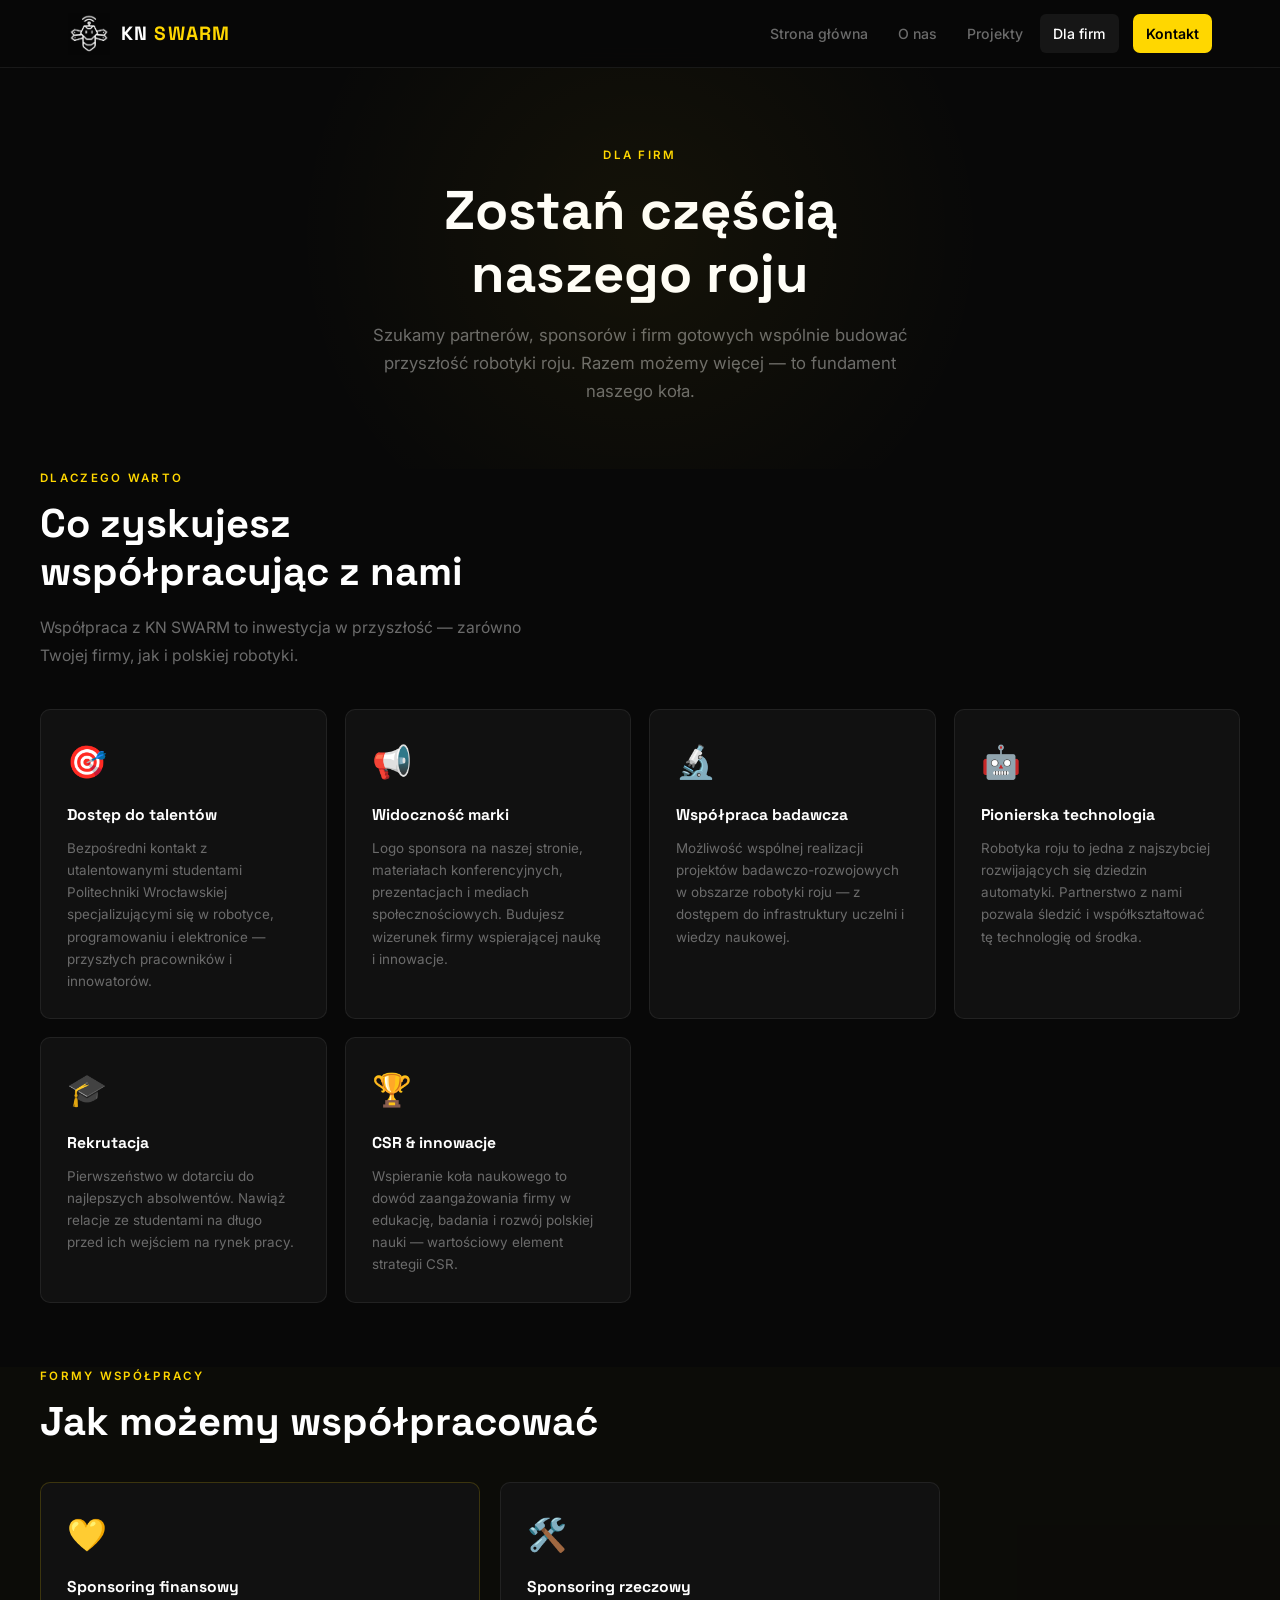
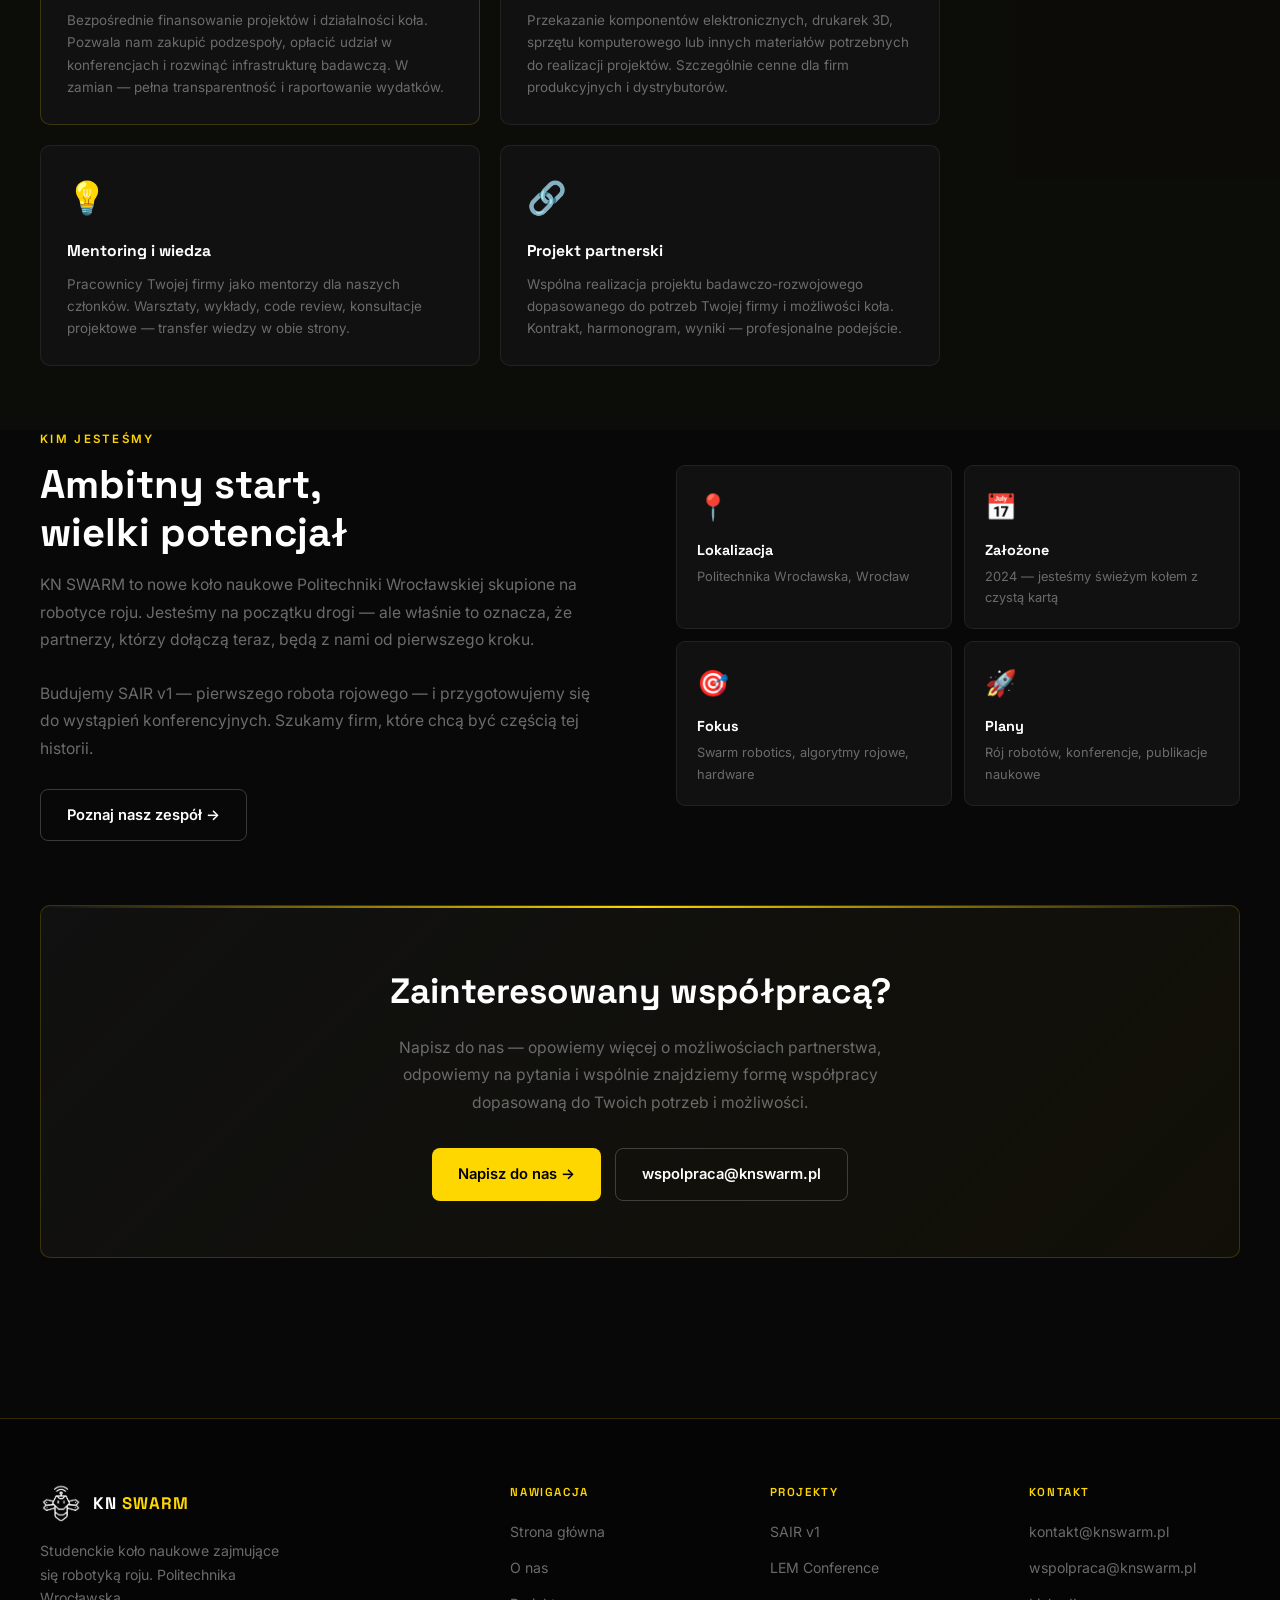
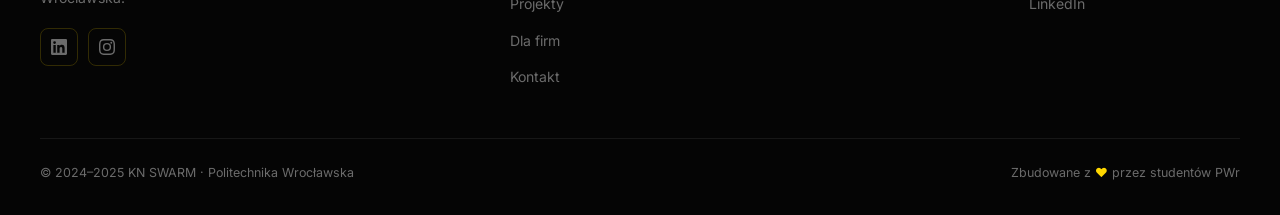
==== dla-firm.html @ aa3ed5fe "Initial commit" ====
﻿<!DOCTYPE html>
<html lang="pl">
<head>
  <meta charset="UTF-8">
  <meta name="viewport" content="width=device-width, initial-scale=1.0">
  <title>Dla firm — KN SWARM</title>
  <meta name="description" content="Współpraca i sponsoring KN SWARM. Szukamy partnerów do wspólnych projektów z robotyki roju.">
  <link rel="preconnect" href="https://fonts.googleapis.com">
  <link rel="preconnect" href="https://fonts.gstatic.com" crossorigin>
  <link href="https://fonts.googleapis.com/css2?family=Space+Grotesk:wght@300;400;500;600;700&family=Inter:wght@300;400;500;600&display=swap" rel="stylesheet">
  <link rel="stylesheet" href="css/style.css">
</head>
<body>

  <header>
    <div class="header-inner">
      <a href="index.html" class="logo-link">
        <img src="skn_swarm_logo.jpg" style="mix-blend-mode:screen;" alt="KN SWARM">
        <span class="logo-name">KN <em>SWARM</em></span>
      </a>
      <nav>
        <a href="index.html">Strona główna</a>
        <a href="o-nas.html">O nas</a>
        <a href="projekty.html">Projekty</a>
        <a href="dla-firm.html">Dla firm</a>
        <a href="kontakt.html" class="nav-cta">Kontakt</a>
      </nav>
      <button class="hamburger" aria-label="Otwórz menu"><span></span><span></span><span></span></button>
    </div>
  </header>
  <div class="mobile-nav">
    <a href="index.html">Strona główna</a>
    <a href="o-nas.html">O nas</a>
    <a href="projekty.html">Projekty</a>
    <a href="dla-firm.html">Dla firm</a>
    <a href="kontakt.html">Kontakt</a>
  </div>

  <div class="page-header">
    <div class="page-tag">Dla firm</div>
    <h1>Zostań częścią<br>naszego roju</h1>
    <p>Szukamy partnerów, sponsorów i firm gotowych wspólnie budować przyszłość robotyki roju. Razem możemy więcej — to fundament naszego koła.</p>
  </div>

  <section style="padding: 0 28px 64px;">
    <div class="container">
      <span class="sec-tag">Dlaczego warto</span>
      <h2 class="sec-title" style="margin-bottom: 18px;">Co zyskujesz<br>współpracując z nami</h2>
      <p class="sec-desc" style="margin-bottom: 40px;">Współpraca z KN SWARM to inwestycja w przyszłość — zarówno Twojej firmy, jak i polskiej robotyki.</p>
      <div class="benefits-grid">
        <div class="benefit-card fade-in">
          <div class="bicon">🎯</div>
          <h3>Dostęp do talentów</h3>
          <p>Bezpośredni kontakt z utalentowanymi studentami Politechniki Wrocławskiej specjalizującymi się w robotyce, programowaniu i elektronice — przyszłych pracowników i innowatorów.</p>
        </div>
        <div class="benefit-card fade-in d1">
          <div class="bicon">📢</div>
          <h3>Widoczność marki</h3>
          <p>Logo sponsora na naszej stronie, materiałach konferencyjnych, prezentacjach i mediach społecznościowych. Budujesz wizerunek firmy wspierającej naukę i innowacje.</p>
        </div>
        <div class="benefit-card fade-in d2">
          <div class="bicon">🔬</div>
          <h3>Współpraca badawcza</h3>
          <p>Możliwość wspólnej realizacji projektów badawczo-rozwojowych w obszarze robotyki roju — z dostępem do infrastruktury uczelni i wiedzy naukowej.</p>
        </div>
        <div class="benefit-card fade-in d3">
          <div class="bicon">🤖</div>
          <h3>Pionierska technologia</h3>
          <p>Robotyka roju to jedna z najszybciej rozwijających się dziedzin automatyki. Partnerstwo z nami pozwala śledzić i współkształtować tę technologię od środka.</p>
        </div>
        <div class="benefit-card fade-in">
          <div class="bicon">🎓</div>
          <h3>Rekrutacja</h3>
          <p>Pierwszeństwo w dotarciu do najlepszych absolwentów. Nawiąż relacje ze studentami na długo przed ich wejściem na rynek pracy.</p>
        </div>
        <div class="benefit-card fade-in d1">
          <div class="bicon">🏆</div>
          <h3>CSR &amp; innowacje</h3>
          <p>Wspieranie koła naukowego to dowód zaangażowania firmy w edukację, badania i rozwój polskiej nauki — wartościowy element strategii CSR.</p>
        </div>
      </div>
    </div>
  </section>

  <section style="padding: 0 28px 64px; background: rgba(255,215,0,0.015);">
    <div class="container">
      <span class="sec-tag">Formy współpracy</span>
      <h2 class="sec-title" style="margin-bottom: 36px;">Jak możemy współpracować</h2>
      <div class="grid-halves" style="gap:20px;max-width:900px;">
        <div class="benefit-card fade-in" style="border-color:var(--yellow-border);">
          <div class="bicon">💛</div>
          <h3>Sponsoring finansowy</h3>
          <p>Bezpośrednie finansowanie projektów i działalności koła. Pozwala nam zakupić podzespoły, opłacić udział w konferencjach i rozwinąć infrastrukturę badawczą. W zamian — pełna transparentność i raportowanie wydatków.</p>
        </div>
        <div class="benefit-card fade-in d1">
          <div class="bicon">🛠️</div>
          <h3>Sponsoring rzeczowy</h3>
          <p>Przekazanie komponentów elektronicznych, drukarek 3D, sprzętu komputerowego lub innych materiałów potrzebnych do realizacji projektów. Szczególnie cenne dla firm produkcyjnych i dystrybutorów.</p>
        </div>
        <div class="benefit-card fade-in d2">
          <div class="bicon">💡</div>
          <h3>Mentoring i wiedza</h3>
          <p>Pracownicy Twojej firmy jako mentorzy dla naszych członków. Warsztaty, wykłady, code review, konsultacje projektowe — transfer wiedzy w obie strony.</p>
        </div>
        <div class="benefit-card fade-in d3">
          <div class="bicon">🔗</div>
          <h3>Projekt partnerski</h3>
          <p>Wspólna realizacja projektu badawczo-rozwojowego dopasowanego do potrzeb Twojej firmy i możliwości koła. Kontrakt, harmonogram, wyniki — profesjonalne podejście.</p>
        </div>
      </div>
    </div>
  </section>

  <section style="padding: 0 28px 64px;">
    <div class="container">
      <div class="split">
        <div>
          <span class="sec-tag">Kim jesteśmy</span>
          <h2 class="sec-title">Ambitny start,<br>wielki potencjał</h2>
          <p class="sec-desc" style="max-width:100%;">
            KN SWARM to nowe koło naukowe Politechniki Wrocławskiej skupione na robotyce roju. Jesteśmy na początku drogi — ale właśnie to oznacza, że partnerzy, którzy dołączą teraz, będą z nami od pierwszego kroku.
          </p>
          <br>
          <p class="sec-desc" style="max-width:100%;">
            Budujemy SAIR v1 — pierwszego robota rojowego — i przygotowujemy się do wystąpień konferencyjnych. Szukamy firm, które chcą być częścią tej historii.
          </p>
          <br>
          <a href="o-nas.html" class="btn btn-outline">Poznaj nasz zespół &rarr;</a>
        </div>
        <div class="mini-grid">
          <div class="mini-card fade-in">
            <div class="icon">📍</div>
            <h3>Lokalizacja</h3>
            <p>Politechnika Wrocławska, Wrocław</p>
          </div>
          <div class="mini-card fade-in d1">
            <div class="icon">📅</div>
            <h3>Założone</h3>
            <p>2024 — jesteśmy świeżym kołem z czystą kartą</p>
          </div>
          <div class="mini-card fade-in d2">
            <div class="icon">🎯</div>
            <h3>Fokus</h3>
            <p>Swarm robotics, algorytmy rojowe, hardware</p>
          </div>
          <div class="mini-card fade-in d3">
            <div class="icon">🚀</div>
            <h3>Plany</h3>
            <p>Rój robotów, konferencje, publikacje naukowe</p>
          </div>
        </div>
      </div>
    </div>
  </section>

  <section style="padding: 0 28px 80px;">
    <div class="container">
      <div class="cta-band fade-in">
        <h2>Zainteresowany współpracą?</h2>
        <p>
          Napisz do nas — opowiemy więcej o możliwościach partnerstwa, odpowiemy na pytania i wspólnie znajdziemy formę współpracy dopasowaną do Twoich potrzeb i możliwości.
        </p>
        <div class="cta-buttons">
          <a href="kontakt.html" class="btn btn-primary">Napisz do nas &rarr;</a>
          <a href="mailto:wspolpraca@knswarm.pl" class="btn btn-outline">wspolpraca@knswarm.pl</a>
        </div>
      </div>
    </div>
  </section>

  <footer>
    <div class="footer-inner">
      <div class="footer-grid">
        <div class="footer-brand">
          <a href="index.html" class="logo-link" style="margin-bottom:0">
            <img src="skn_swarm_logo.jpg" style="mix-blend-mode:screen;" alt="KN SWARM" style="width:38px;height:38px;object-fit:contain;">
            <span class="logo-name" style="font-size:1.05rem;">KN <em>SWARM</em></span>
          </a>
          <p>Studenckie koło naukowe zajmujące się robotyką roju. Politechnika Wrocławska.</p>
          <div class="social-links">
            <a href="https://www.linkedin.com/company/skn-swarm/about/" target="_blank" rel="noopener" class="social-link" aria-label="LinkedIn">
              <svg width="16" height="16" viewBox="0 0 24 24" fill="currentColor"><path d="M20.447 20.452h-3.554v-5.569c0-1.328-.027-3.037-1.852-3.037-1.853 0-2.136 1.445-2.136 2.939v5.667H9.351V9h3.414v1.561h.046c.477-.9 1.637-1.85 3.37-1.85 3.601 0 4.267 2.37 4.267 5.455v6.286zM5.337 7.433a2.062 2.062 0 01-2.063-2.065 2.064 2.064 0 112.063 2.065zm1.782 13.019H3.555V9h3.564v11.452zM22.225 0H1.771C.792 0 0 .774 0 1.729v20.542C0 23.227.792 24 1.771 24h20.451C23.2 24 24 23.227 24 22.271V1.729C24 .774 23.2 0 22.222 0h.003z"/></svg>
            </a>
            <a href="https://www.instagram.com/swarm_pwr/" target="_blank" rel="noopener" class="social-link" aria-label="Instagram">
              <svg width="16" height="16" viewBox="0 0 24 24" fill="currentColor"><path d="M12 2.163c3.204 0 3.584.012 4.85.07 3.252.148 4.771 1.691 4.919 4.919.058 1.265.069 1.645.069 4.849 0 3.205-.012 3.584-.069 4.849-.149 3.225-1.664 4.771-4.919 4.919-1.266.058-1.644.07-4.85.07-3.204 0-3.584-.012-4.849-.07-3.26-.149-4.771-1.699-4.919-4.92-.058-1.265-.07-1.644-.07-4.849 0-3.204.013-3.583.07-4.849.149-3.227 1.664-4.771 4.919-4.919 1.266-.057 1.645-.069 4.849-.069zm0-2.163c-3.259 0-3.667.014-4.947.072-4.358.2-6.78 2.618-6.98 6.98-.059 1.281-.073 1.689-.073 4.948 0 3.259.014 3.668.072 4.948.2 4.358 2.618 6.78 6.98 6.98 1.281.058 1.689.072 4.948.072 3.259 0 3.668-.014 4.948-.072 4.354-.2 6.782-2.618 6.979-6.98.059-1.28.073-1.689.073-4.948 0-3.259-.014-3.667-.072-4.947-.196-4.354-2.617-6.78-6.979-6.98-1.281-.059-1.69-.073-4.949-.073zm0 5.838a6.162 6.162 0 100 12.324 6.162 6.162 0 000-12.324zM12 16a4 4 0 110-8 4 4 0 010 8zm6.406-11.845a1.44 1.44 0 100 2.881 1.44 1.44 0 000-2.881z"/></svg>
            </a>
          </div>
        </div>
        <div class="footer-col">
          <h4>Nawigacja</h4>
          <ul>
            <li><a href="index.html">Strona główna</a></li>
            <li><a href="o-nas.html">O nas</a></li>
            <li><a href="projekty.html">Projekty</a></li>
            <li><a href="dla-firm.html">Dla firm</a></li>
            <li><a href="kontakt.html">Kontakt</a></li>
          </ul>
        </div>
        <div class="footer-col">
          <h4>Projekty</h4>
          <ul>
            <li><a href="projekty/sair-v1.html">SAIR v1</a></li>
            <li><a href="projekty/lem-conference.html">LEM Conference</a></li>
          </ul>
        </div>
        <div class="footer-col">
          <h4>Kontakt</h4>
          <ul>
            <li><a href="mailto:kontakt@knswarm.pl">kontakt@knswarm.pl</a></li>
            <li><a href="mailto:wspolpraca@knswarm.pl">wspolpraca@knswarm.pl</a></li>
            <li><a href="https://www.linkedin.com/company/skn-swarm/about/" target="_blank" rel="noopener">LinkedIn</a></li>
          </ul>
        </div>
      </div>
      <div class="footer-bottom">
        <p>&copy; 2024&ndash;2025 KN SWARM &middot; Politechnika Wrocławska</p>
        <p>Zbudowane z <em>&hearts;</em> przez studentów PWr</p>
      </div>
    </div>
  </footer>

  <script src="js/main.js"></script>
</body>
</html>
---- css/style.css ----
@import url('https://fonts.googleapis.com/css2?family=Space+Grotesk:wght@300;400;500;600;700&family=Inter:wght@300;400;500;600&display=swap');

*, *::before, *::after { margin: 0; padding: 0; box-sizing: border-box; }

:root {
  --bg:           #080808;
  --bg-card:      #111111;
  --bg-card-2:    #181818;
  --yellow:       #FFD700;
  --yellow-dark:  #e6c200;
  --yellow-glow:  rgba(255, 215, 0, 0.12);
  --yellow-border:rgba(255, 215, 0, 0.18);
  --white:        #ffffff;
  --text:         #d0d0d0;
  --text-muted:   #6b6b6b;
  --border:       rgba(255,255,255,0.07);
  --radius:       10px;
  --max-w:        1200px;
  --header-h:     68px;
  --ease:         cubic-bezier(0.4, 0, 0.2, 1);
  --t:            0.3s;
}

html { scroll-behavior: smooth; }

body {
  background: var(--bg);
  color: var(--text);
  font-family: 'Inter', sans-serif;
  line-height: 1.65;
  overflow-x: hidden;
}

img { display: block; max-width: 100%; }
a { color: inherit; }

/* ──────────────── HEADER ──────────────── */
header {
  position: fixed; top: 0; left: 0; right: 0;
  z-index: 1000;
  height: var(--header-h);
  background: rgba(8,8,8,0.85);
  backdrop-filter: blur(14px);
  -webkit-backdrop-filter: blur(14px);
  border-bottom: 1px solid var(--border);
  transition: border-color var(--t) var(--ease), background var(--t) var(--ease);
}
header.scrolled {
  background: rgba(8,8,8,0.97);
  border-bottom-color: var(--yellow-border);
}
.header-inner {
  max-width: var(--max-w);
  margin: 0 auto;
  padding: 0 28px;
  height: 100%;
  display: flex;
  align-items: center;
  justify-content: space-between;
}
.logo-link {
  display: flex; align-items: center; gap: 11px;
  text-decoration: none;
}
.logo-link img {
  width: 42px; height: 42px;
  object-fit: contain;
  mix-blend-mode: screen;
}
.logo-name {
  font-family: 'Space Grotesk', sans-serif;
  font-weight: 700; font-size: 1.2rem;
  color: var(--white); letter-spacing: 0.06em;
}
.logo-name em { color: var(--yellow); font-style: normal; }

nav { display: flex; align-items: center; gap: 4px; }
nav a {
  color: var(--text-muted);
  text-decoration: none;
  font-size: 0.88rem; font-weight: 500;
  padding: 8px 13px; border-radius: 6px;
  transition: color var(--t), background var(--t);
  white-space: nowrap;
}
nav a:hover, nav a.active { color: var(--white); background: rgba(255,255,255,0.06); }
.nav-cta {
  background: var(--yellow) !important;
  color: #000 !important; font-weight: 600 !important;
  margin-left: 10px; border-radius: 7px !important;
}
.nav-cta:hover { background: var(--yellow-dark) !important; transform: translateY(-1px); }

.hamburger {
  display: none; flex-direction: column; gap: 5px;
  cursor: pointer; padding: 8px; border: none; background: transparent;
}
.hamburger span {
  display: block; width: 24px; height: 2px;
  background: var(--white); border-radius: 2px;
  transition: transform var(--t), opacity var(--t);
}
.hamburger.open span:nth-child(1) { transform: translateY(7px) rotate(45deg); }
.hamburger.open span:nth-child(2) { opacity: 0; }
.hamburger.open span:nth-child(3) { transform: translateY(-7px) rotate(-45deg); }

.mobile-nav {
  display: none; position: fixed;
  top: var(--header-h); left: 0; right: 0;
  background: rgba(8,8,8,0.98);
  backdrop-filter: blur(14px);
  padding: 18px 24px 24px;
  flex-direction: column; gap: 4px;
  border-bottom: 1px solid var(--yellow-border);
  z-index: 999;
}
.mobile-nav.open { display: flex; }
.mobile-nav a {
  color: var(--text); text-decoration: none;
  font-size: 1rem; font-weight: 500;
  padding: 13px 16px; border-radius: 8px;
  transition: color var(--t), background var(--t);
}
.mobile-nav a:hover { color: var(--yellow); background: var(--yellow-glow); }

/* ──────────────── FOOTER ──────────────── */
footer {
  background: #050505;
  border-top: 1px solid var(--yellow-border);
  padding: 64px 28px 32px;
  margin-top: 80px;
}
.footer-inner { max-width: var(--max-w); margin: 0 auto; }
.footer-grid {
  display: grid;
  grid-template-columns: 2fr 1fr 1fr 1fr;
  gap: 48px;
  margin-bottom: 48px;
}
.footer-brand p {
  color: var(--text-muted); font-size: 0.88rem;
  line-height: 1.7; max-width: 240px; margin-top: 14px;
}
.footer-col h4 {
  font-family: 'Space Grotesk', sans-serif;
  font-size: 0.72rem; font-weight: 600;
  color: var(--yellow); letter-spacing: 0.14em;
  text-transform: uppercase; margin-bottom: 16px;
}
.footer-col ul { list-style: none; display: flex; flex-direction: column; gap: 10px; }
.footer-col ul a {
  color: var(--text-muted); text-decoration: none;
  font-size: 0.88rem;
  transition: color var(--t);
}
.footer-col ul a:hover { color: var(--yellow); }

.social-links { display: flex; gap: 10px; margin-top: 18px; }
.social-link {
  width: 38px; height: 38px;
  border: 1px solid var(--yellow-border);
  border-radius: 8px;
  display: flex; align-items: center; justify-content: center;
  color: var(--text-muted); text-decoration: none;
  transition: border-color var(--t), color var(--t), background var(--t);
}
.social-link:hover { border-color: var(--yellow); color: var(--yellow); background: var(--yellow-glow); }

.footer-bottom {
  border-top: 1px solid var(--border);
  padding-top: 24px;
  display: flex; align-items: center; justify-content: space-between;
  flex-wrap: wrap; gap: 12px;
}
.footer-bottom p { color: var(--text-muted); font-size: 0.78rem; }
.footer-bottom em { color: var(--yellow); font-style: normal; }

/* ──────────────── HERO ──────────────── */
.hero {
  position: relative;
  min-height: 100vh;
  display: flex; align-items: center; justify-content: center;
  overflow: hidden;
  padding-top: var(--header-h);
}
#swarm-canvas { position: absolute; inset: 0; z-index: 0; }

.hero-content {
  position: relative; z-index: 1;
  text-align: center; padding: 48px 24px;
}
.hero-logo {
  width: 150px; height: 150px; object-fit: contain;
  mix-blend-mode: screen; margin: 0 auto 28px;
  animation: float 4.5s ease-in-out infinite, glow 3s ease-in-out infinite, fadeUp 0.9s ease both;
}
@keyframes float {
  0%, 100% { transform: translateY(0); }
  50%       { transform: translateY(-14px); }
}
@keyframes glow {
  0%, 100% { filter: drop-shadow(0 0 18px rgba(255,215,0,0.35)); }
  50%       { filter: drop-shadow(0 0 42px rgba(255,215,0,0.75)); }
}

.hero-badge {
  display: inline-block;
  font-size: 0.72rem; font-weight: 600;
  letter-spacing: 0.2em; text-transform: uppercase;
  color: var(--yellow);
  border: 1px solid var(--yellow-border);
  padding: 6px 18px; border-radius: 100px;
  background: var(--yellow-glow);
  margin-bottom: 24px;
  animation: fadeUp 0.8s ease 0.15s both;
}
.hero h1 {
  font-family: 'Space Grotesk', sans-serif;
  font-size: clamp(3.2rem, 9vw, 7rem);
  font-weight: 700; color: var(--white);
  line-height: 0.95; letter-spacing: -0.02em;
  margin-bottom: 20px;
  animation: fadeUp 0.8s ease 0.3s both;
}
.hero h1 em { color: var(--yellow); font-style: normal; }
.hero-motto {
  font-size: clamp(1rem, 2.5vw, 1.25rem);
  color: var(--text-muted); margin-bottom: 44px;
  animation: fadeUp 0.8s ease 0.45s both;
}
.hero-motto strong { color: var(--text); font-weight: 500; }
.hero-btns {
  display: flex; gap: 14px; justify-content: center; flex-wrap: wrap;
  animation: fadeUp 0.8s ease 0.6s both;
}
.scroll-hint {
  position: absolute; bottom: 32px; left: 50%; transform: translateX(-50%);
  z-index: 1; display: flex; flex-direction: column; align-items: center; gap: 8px;
  color: var(--text-muted); font-size: 0.7rem; letter-spacing: 0.14em; text-transform: uppercase;
  animation: fadeUp 2s ease 1s both;
}
.scroll-hint .arrow {
  width: 1px; height: 40px;
  background: linear-gradient(to bottom, transparent, var(--yellow));
  animation: pulse-line 1.6s ease-in-out infinite;
}
@keyframes pulse-line {
  0%   { opacity: 0; transform: scaleY(0); transform-origin: top; }
  50%  { opacity: 1; transform: scaleY(1); }
  100% { opacity: 0; transform: scaleY(1); transform-origin: bottom; }
}

/* ──────────────── BUTTONS ──────────────── */
.btn {
  display: inline-flex; align-items: center; gap: 8px;
  padding: 13px 26px; border-radius: 8px;
  font-size: 0.92rem; font-weight: 600;
  text-decoration: none; cursor: pointer; border: none;
  transition: transform var(--t) var(--ease), box-shadow var(--t), background var(--t), border-color var(--t), color var(--t);
  font-family: inherit;
}
.btn-primary { background: var(--yellow); color: #000; }
.btn-primary:hover { background: var(--yellow-dark); transform: translateY(-2px); box-shadow: 0 8px 28px rgba(255,215,0,0.25); }
.btn-outline { background: transparent; color: var(--white); border: 1px solid rgba(255,255,255,0.2); }
.btn-outline:hover { border-color: var(--yellow); color: var(--yellow); background: var(--yellow-glow); transform: translateY(-2px); }

/* ──────────────── PAGE HEADER ──────────────── */
.page-header {
  padding: calc(var(--header-h) + 72px) 28px 64px;
  text-align: center; position: relative; overflow: hidden;
}
.page-header::before {
  content: '';
  position: absolute; top: 50%; left: 50%; transform: translate(-50%,-50%);
  width: 700px; height: 700px;
  background: radial-gradient(circle, rgba(255,215,0,0.05) 0%, transparent 70%);
  pointer-events: none;
}
.page-tag {
  display: inline-block;
  font-size: 0.72rem; font-weight: 600; letter-spacing: 0.2em; text-transform: uppercase;
  color: var(--yellow); margin-bottom: 14px;
}
.page-header h1 {
  font-family: 'Space Grotesk', sans-serif;
  font-size: clamp(2rem, 5vw, 3.4rem);
  font-weight: 700; color: var(--white);
  line-height: 1.15; margin-bottom: 18px;
}
.page-header p { font-size: 1.05rem; color: var(--text-muted); max-width: 580px; margin: 0 auto; }

/* ──────────────── SECTION HELPERS ──────────────── */
section { padding: 80px 28px; }
.container { max-width: var(--max-w); margin: 0 auto; }
.sec-tag {
  font-size: 0.72rem; font-weight: 600; letter-spacing: 0.2em; text-transform: uppercase;
  color: var(--yellow); display: block; margin-bottom: 12px;
}
.sec-title {
  font-family: 'Space Grotesk', sans-serif;
  font-size: clamp(1.7rem, 4vw, 2.5rem);
  font-weight: 700; color: var(--white); line-height: 1.2; margin-bottom: 14px;
}
.sec-desc { color: var(--text-muted); font-size: 0.98rem; max-width: 500px; line-height: 1.75; }

/* ──────────────── SPLIT LAYOUT ──────────────── */
.split { display: grid; grid-template-columns: 1fr 1fr; gap: 72px; align-items: center; }
.split.rev { direction: rtl; }
.split.rev > * { direction: ltr; }

/* ──────────────── MINI CARDS ──────────────── */
.mini-grid { display: grid; grid-template-columns: 1fr 1fr; gap: 12px; }
.mini-card {
  background: var(--bg-card);
  border: 1px solid var(--border);
  border-radius: 9px; padding: 20px;
  transition: border-color var(--t), transform var(--t);
}
.mini-card:hover { border-color: var(--yellow-border); transform: translateY(-2px); }
.mini-card .icon { font-size: 1.6rem; margin-bottom: 10px; }
.mini-card h3 { font-family: 'Space Grotesk', sans-serif; font-size: 0.9rem; color: var(--white); margin-bottom: 4px; }
.mini-card p { font-size: 0.8rem; color: var(--text-muted); }

/* ──────────────── STATS BAR ──────────────── */
.stats-bar {
  background: var(--bg-card);
  border-top: 1px solid var(--yellow-border);
  border-bottom: 1px solid var(--yellow-border);
  padding: 40px 28px;
}
.stats-inner { max-width: var(--max-w); margin: 0 auto; display: grid; grid-template-columns: repeat(4,1fr); gap: 24px; text-align: center; }
.stat-num { font-family: 'Space Grotesk', sans-serif; font-size: 2.4rem; font-weight: 700; color: var(--yellow); line-height: 1; margin-bottom: 6px; }
.stat-label { font-size: 0.82rem; color: var(--text-muted); }

/* ──────────────── MEMBER CARDS ──────────────── */
.members-grid { display: grid; grid-template-columns: repeat(auto-fill, minmax(190px, 1fr)); gap: 20px; }
.member-card {
  background: var(--bg-card); border: 1px solid var(--border);
  border-radius: var(--radius); padding: 28px 20px; text-align: center;
  transition: border-color var(--t), transform var(--t);
}
.member-card:hover { border-color: var(--yellow-border); transform: translateY(-4px); }
.member-avatar {
  width: 70px; height: 70px; border-radius: 50%;
  background: var(--yellow-glow); border: 2px solid var(--yellow-border);
  display: flex; align-items: center; justify-content: center;
  margin: 0 auto 16px;
  font-family: 'Space Grotesk', sans-serif;
  font-size: 1.5rem; font-weight: 700; color: var(--yellow);
}
.member-name { font-family: 'Space Grotesk', sans-serif; font-size: 0.98rem; font-weight: 600; color: var(--white); margin-bottom: 4px; }
.member-role { font-size: 0.78rem; color: var(--yellow); font-weight: 500; margin-bottom: 2px; }
.member-dept { font-size: 0.74rem; color: var(--text-muted); }

/* ──────────────── PROJECT CARDS ──────────────── */
.projects-grid { display: grid; grid-template-columns: repeat(auto-fill, minmax(340px, 1fr)); gap: 22px; }
.project-card {
  background: var(--bg-card); border: 1px solid var(--border);
  border-radius: var(--radius); overflow: hidden;
  text-decoration: none; display: block; color: inherit;
  transition: border-color var(--t), transform var(--t), box-shadow var(--t);
}
.project-card:hover { border-color: var(--yellow-border); transform: translateY(-5px); box-shadow: 0 14px 40px rgba(0,0,0,0.5); }
.project-thumb {
  height: 178px;
  display: flex; align-items: center; justify-content: center;
  font-size: 4rem; position: relative; overflow: hidden;
  background: linear-gradient(135deg, #111 0%, #1a1800 100%);
}
.project-thumb::after {
  content: ''; position: absolute; inset: 0;
  background: linear-gradient(to bottom, transparent 50%, rgba(8,8,8,0.4));
}
.project-body { padding: 22px; }
.project-status {
  display: inline-block; font-size: 0.68rem; font-weight: 600;
  letter-spacing: 0.1em; text-transform: uppercase;
  padding: 4px 10px; border-radius: 4px; margin-bottom: 12px;
}
.status-active { background: rgba(255,215,0,0.15); color: var(--yellow); }
.status-upcoming { background: rgba(255,255,255,0.07); color: var(--text-muted); }
.project-body h3 { font-family: 'Space Grotesk', sans-serif; font-size: 1.15rem; font-weight: 600; color: var(--white); margin-bottom: 8px; }
.project-body p { font-size: 0.88rem; color: var(--text-muted); line-height: 1.6; }
.project-footer {
  padding: 14px 22px; border-top: 1px solid var(--border);
  display: flex; align-items: center; justify-content: space-between;
  font-size: 0.78rem; color: var(--text-muted);
}
.project-footer .arrow { color: var(--yellow); }

/* ──────────────── CONTACT CARDS ──────────────── */
.contact-grid { display: grid; grid-template-columns: repeat(auto-fill, minmax(280px, 1fr)); gap: 22px; }
.contact-card {
  background: var(--bg-card); border: 1px solid var(--border);
  border-radius: var(--radius); padding: 32px;
  text-align: center;
  transition: border-color var(--t), transform var(--t);
}
.contact-card:hover { border-color: var(--yellow-border); transform: translateY(-4px); }
.contact-icon {
  width: 58px; height: 58px;
  background: var(--yellow-glow); border: 1px solid var(--yellow-border);
  border-radius: 50%; display: flex; align-items: center; justify-content: center;
  margin: 0 auto 18px; font-size: 1.4rem;
}
.contact-card h3 { font-family: 'Space Grotesk', sans-serif; font-size: 1.05rem; color: var(--white); margin-bottom: 4px; }
.contact-card .ctitle { font-size: 0.78rem; color: var(--yellow); font-weight: 500; margin-bottom: 18px; }
.cinfo { display: flex; align-items: center; gap: 10px; padding: 10px 0; border-top: 1px solid var(--border); text-align: left; }
.cinfo .ci { color: var(--yellow); font-size: 0.85rem; width: 16px; flex-shrink: 0; }
.cinfo a { color: var(--text); text-decoration: none; font-size: 0.87rem; transition: color var(--t); word-break: break-all; }
.cinfo a:hover { color: var(--yellow); }

/* ──────────────── BENEFIT CARDS ──────────────── */
.benefits-grid { display: grid; grid-template-columns: repeat(auto-fill, minmax(255px, 1fr)); gap: 18px; }
.benefit-card {
  background: var(--bg-card); border: 1px solid var(--border);
  border-radius: var(--radius); padding: 26px;
  transition: border-color var(--t), transform var(--t);
}
.benefit-card:hover { border-color: var(--yellow-border); transform: translateY(-3px); }
.benefit-card .bicon { font-size: 2rem; margin-bottom: 14px; }
.benefit-card h3 { font-family: 'Space Grotesk', sans-serif; font-size: 0.98rem; color: var(--white); margin-bottom: 8px; }
.benefit-card p { font-size: 0.84rem; color: var(--text-muted); line-height: 1.65; }

/* ──────────────── MISSION BLOCK ──────────────── */
.mission-block {
  background: var(--bg-card); border: 1px solid var(--yellow-border);
  border-radius: var(--radius); padding: 48px;
  position: relative; overflow: hidden;
}
.mission-block::before {
  content: ''; position: absolute; top: 0; left: 0; right: 0; height: 2px;
  background: linear-gradient(90deg, transparent, var(--yellow), transparent);
}
.mission-block p { font-size: 1.07rem; line-height: 1.85; color: var(--text); }
.mission-block p + p { margin-top: 16px; }

/* ──────────────── PROJECT PAGE ──────────────── */
.breadcrumb { display: flex; align-items: center; gap: 8px; font-size: 0.83rem; color: var(--text-muted); margin-bottom: 20px; }
.breadcrumb a { color: var(--text-muted); text-decoration: none; transition: color var(--t); }
.breadcrumb a:hover { color: var(--yellow); }
.breadcrumb .sep { opacity: 0.4; }

.project-page-header { padding: calc(var(--header-h) + 60px) 28px 48px; max-width: 860px; }
.project-meta { display: flex; flex-wrap: wrap; gap: 14px; margin-top: 20px; }
.meta-tag {
  display: inline-flex; align-items: center; gap: 6px;
  font-size: 0.78rem; color: var(--text-muted);
  background: var(--bg-card); border: 1px solid var(--border);
  padding: 5px 12px; border-radius: 5px;
}
.meta-tag em { color: var(--yellow); font-style: normal; }

.project-content { max-width: var(--max-w); margin: 0 auto; padding: 0 28px 80px; }
.project-content h2 { font-family: 'Space Grotesk', sans-serif; font-size: 1.5rem; font-weight: 700; color: var(--white); margin-bottom: 14px; margin-top: 48px; }
.project-content p { font-size: 0.97rem; color: var(--text); line-height: 1.8; margin-bottom: 14px; }
.project-content ul { padding-left: 20px; display: flex; flex-direction: column; gap: 8px; margin-bottom: 14px; }
.project-content li { font-size: 0.97rem; color: var(--text); line-height: 1.7; }
.project-content li::marker { color: var(--yellow); }

/* ──────────────── INFO BOX ──────────────── */
.info-box {
  background: var(--yellow-glow); border: 1px solid var(--yellow-border);
  border-radius: 8px; padding: 20px 24px; margin: 24px 0;
  font-size: 0.9rem; color: var(--text);
}

/* ──────────────── CTA BAND ──────────────── */
.cta-band {
  background: linear-gradient(135deg, var(--bg-card) 0%, rgba(255,215,0,0.04) 100%);
  border: 1px solid var(--yellow-border);
  border-radius: var(--radius); padding: 56px 48px; text-align: center;
  position: relative; overflow: hidden;
}
.cta-band::before {
  content: ''; position: absolute; top: 0; left: 0; right: 0; height: 2px;
  background: linear-gradient(90deg, transparent, var(--yellow), transparent);
}
.cta-band h2 { font-family: 'Space Grotesk', sans-serif; font-size: clamp(1.6rem, 3vw, 2.2rem); font-weight: 700; color: var(--white); margin-bottom: 14px; }
.cta-band p { color: var(--text-muted); font-size: 0.98rem; max-width: 520px; margin: 0 auto 32px; line-height: 1.75; }
.cta-buttons { display: flex; gap: 14px; justify-content: center; flex-wrap: wrap; }

/* ──────────────── ANIMATIONS ──────────────── */
@keyframes fadeUp {
  from { opacity: 0; transform: translateY(22px); }
  to   { opacity: 1; transform: translateY(0); }
}
.fade-in { opacity: 0; transform: translateY(22px); transition: opacity 0.6s var(--ease), transform 0.6s var(--ease); }
.fade-in.visible { opacity: 1; transform: translateY(0); }
.d1 { transition-delay: 0.1s; }
.d2 { transition-delay: 0.2s; }
.d3 { transition-delay: 0.3s; }
.d4 { transition-delay: 0.4s; }

/* ──────────────── UTILITY ──────────────── */
.grid-halves { display: grid; grid-template-columns: 1fr 1fr; gap: 20px; }

/* ──────────────── RESPONSIVE ──────────────── */

/* ── Tablet ── */
@media (max-width: 900px) {
  nav { display: none; }
  .hamburger { display: flex; }
  .footer-grid { grid-template-columns: 1fr 1fr; gap: 32px; }
  .stats-inner { grid-template-columns: repeat(2,1fr); }
  .split { grid-template-columns: 1fr; gap: 40px; }
  .split.rev { direction: ltr; }
  .mission-block { padding: 32px; }
  .cta-band { padding: 40px 28px; }
}

/* project card minmax(340px) za duże poniżej 740px */
@media (max-width: 740px) {
  .projects-grid { grid-template-columns: 1fr; }
}

/* ── Telefon ── */
@media (max-width: 600px) {
  :root { --header-h: 60px; }

  section { padding: 48px 16px; }

  .page-header { padding: calc(var(--header-h) + 48px) 16px 40px; }
  .page-header h1 { font-size: clamp(1.7rem, 8vw, 2.6rem); }

  .hero-logo  { width: 110px; height: 110px; }
  .hero h1    { font-size: clamp(2.6rem, 13vw, 4rem); }
  .hero-badge { font-size: 0.65rem; }
  .hero-btns  { flex-direction: column; align-items: center; }
  .scroll-hint { display: none; }

  .footer-grid   { grid-template-columns: 1fr; gap: 28px; }
  .stats-inner   { grid-template-columns: repeat(2,1fr); gap: 16px; }
  .mini-grid     { grid-template-columns: 1fr 1fr; }
  .members-grid  { grid-template-columns: 1fr 1fr; gap: 12px; }
  .contact-grid  { grid-template-columns: 1fr; }
  .benefits-grid { grid-template-columns: 1fr; }
  .grid-halves   { grid-template-columns: 1fr; }

  .cta-band      { padding: 28px 16px; }
  .mission-block { padding: 20px 16px; }
  .contact-card  { padding: 24px 16px; }

  .project-page-header { padding: calc(var(--header-h) + 36px) 16px 28px; }
  .project-content     { padding: 0 16px 56px; }
  .project-meta        { gap: 8px; }

  .footer-bottom { flex-direction: column; align-items: flex-start; gap: 6px; }

  /* Wyłącz hover-transforms na dotykowych — "przyklejają się" */
  @media (hover: none) {
    .mini-card:hover, .member-card:hover, .project-card:hover,
    .contact-card:hover, .benefit-card:hover { transform: none; box-shadow: none; }
    .btn-primary:hover, .btn-outline:hover   { transform: none; box-shadow: none; }
  }
}

/* ── Bardzo małe telefony ≤ 400px ── */
@media (max-width: 400px) {
  .members-grid { grid-template-columns: 1fr; }
  .mini-grid    { grid-template-columns: 1fr; }
  .stat-num     { font-size: 1.8rem; }
}
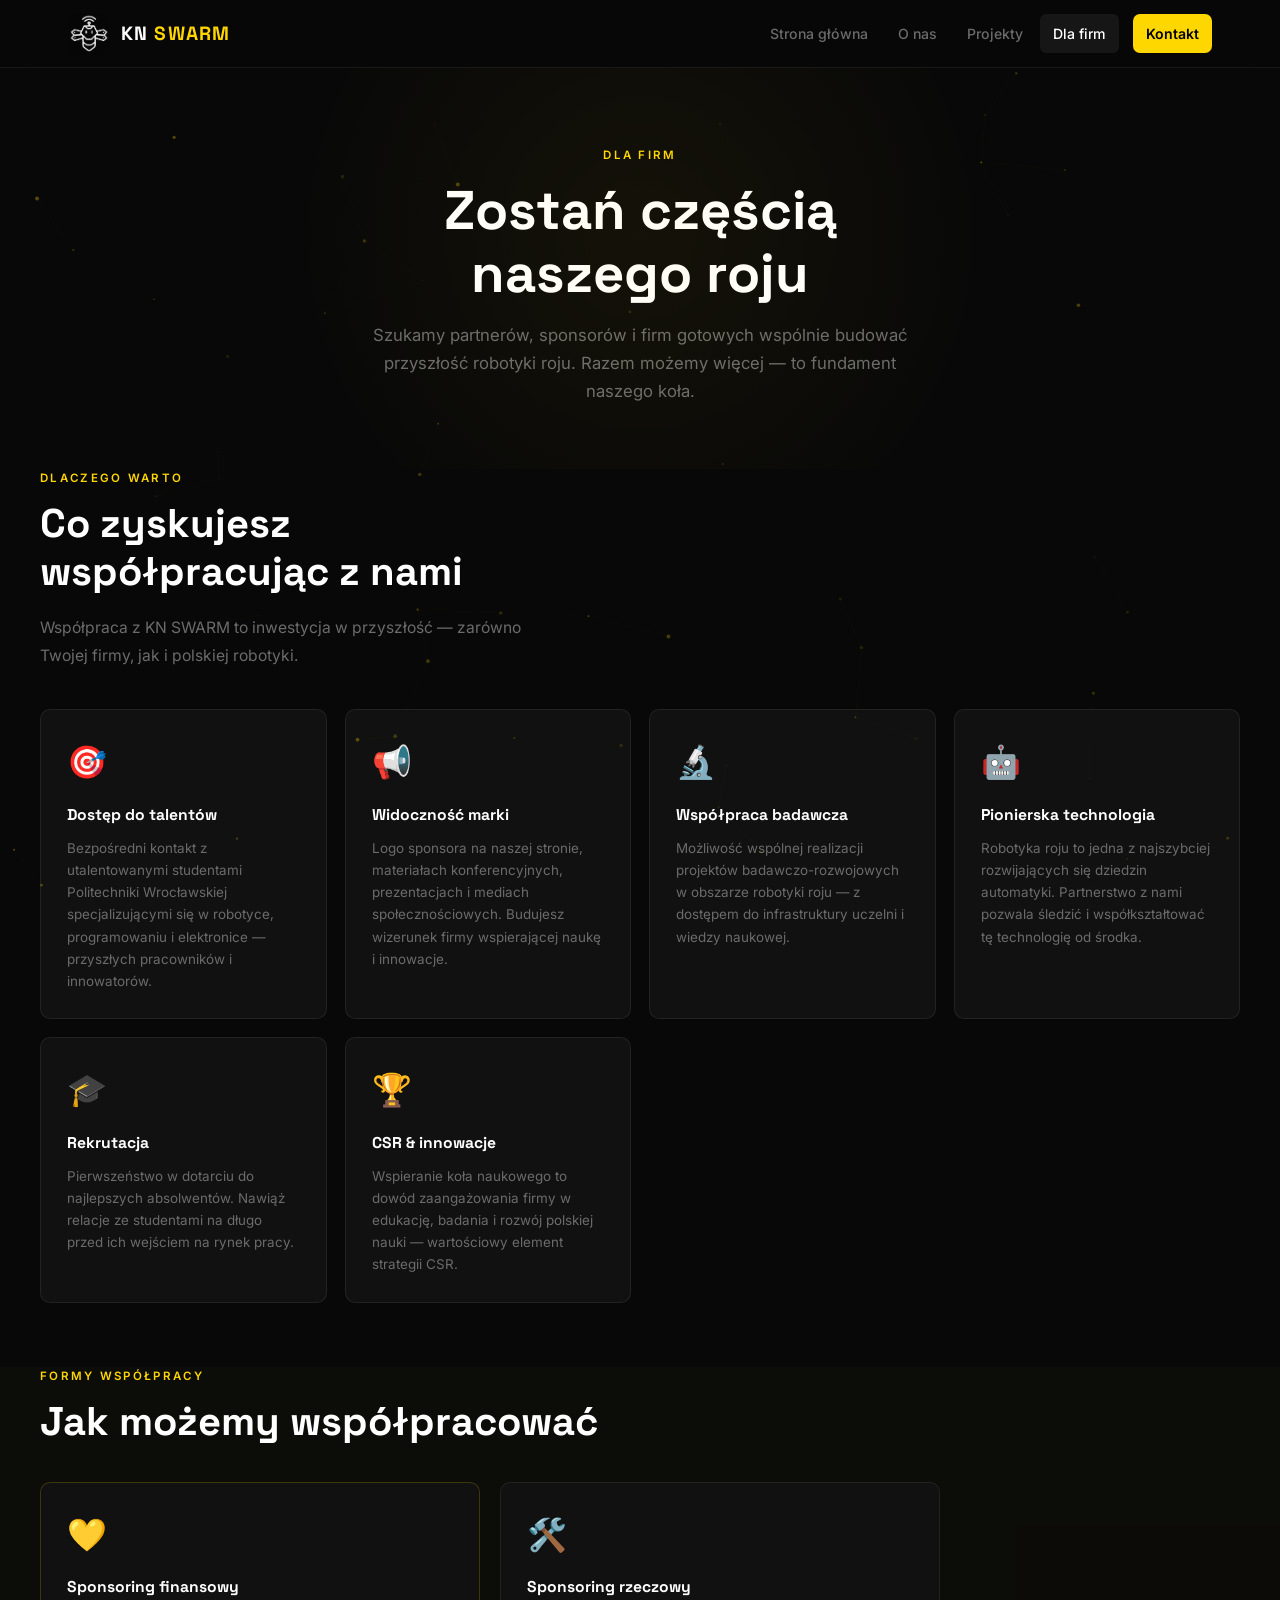
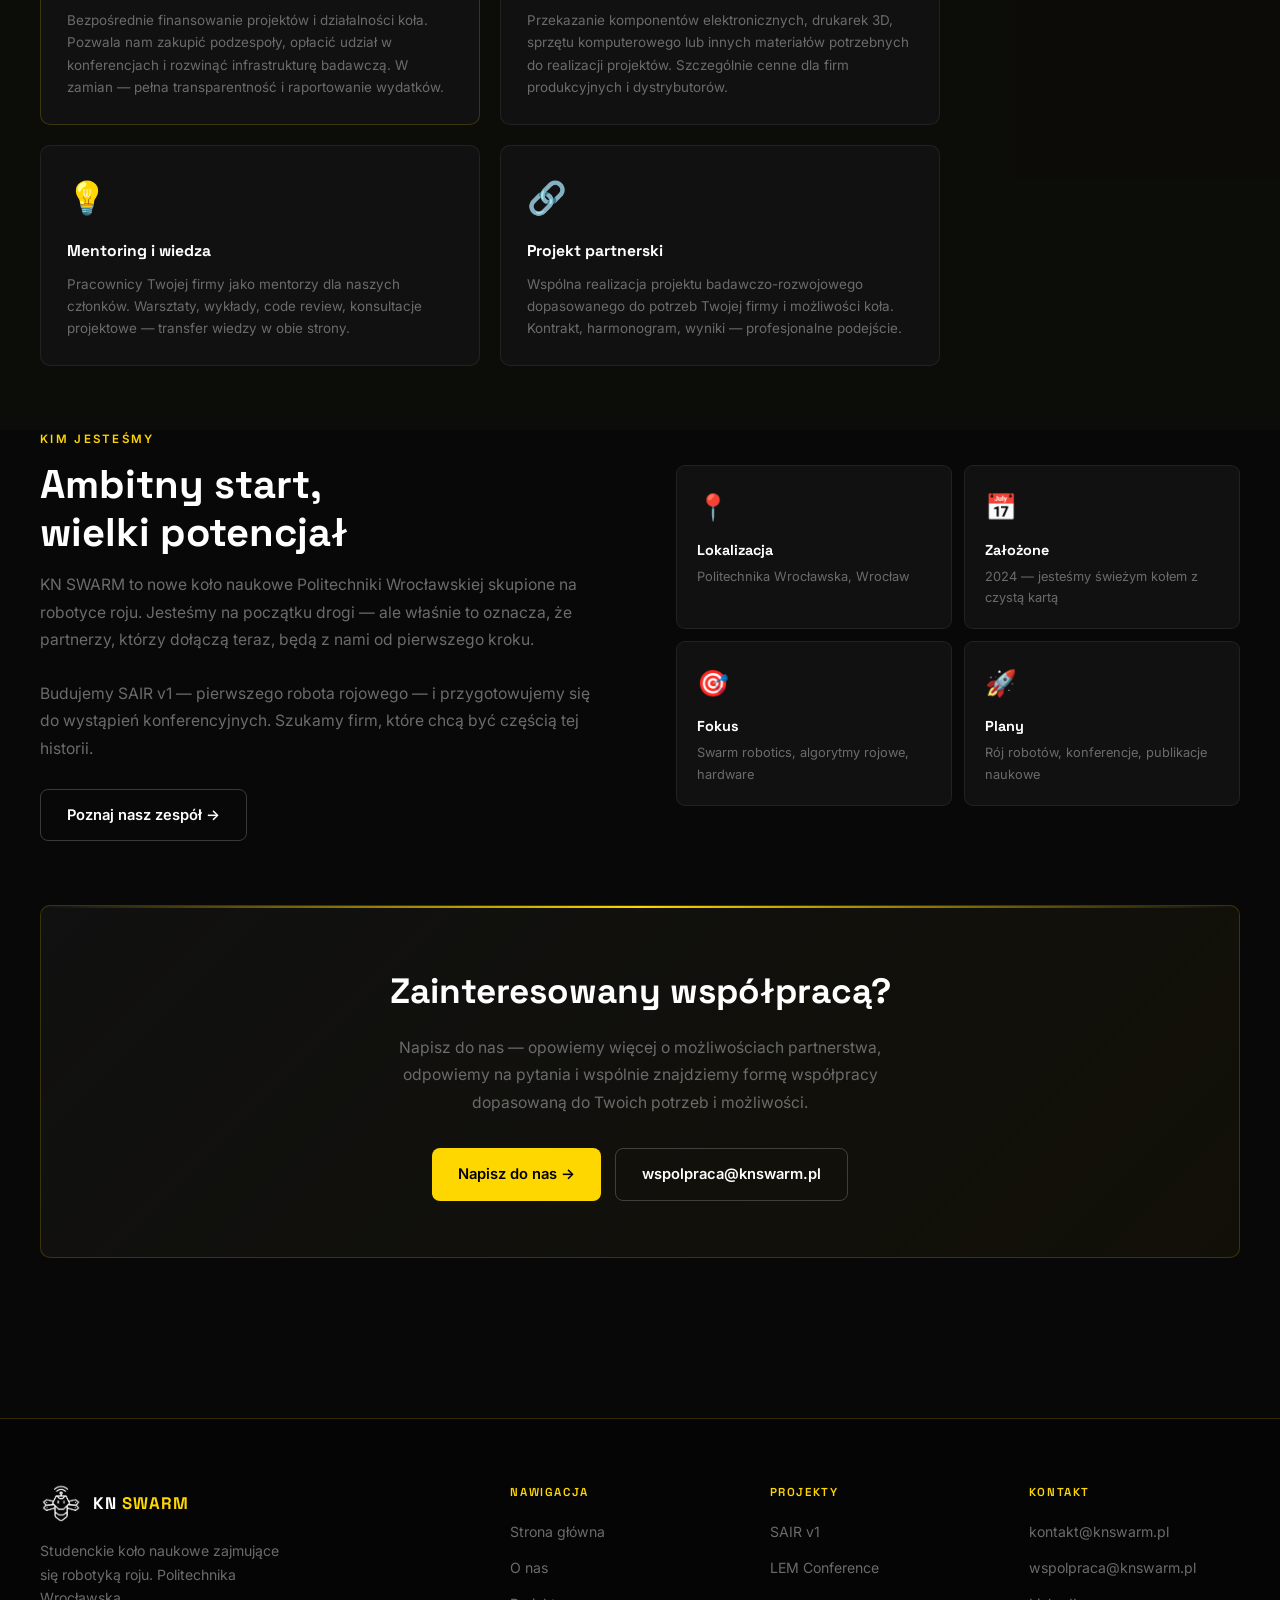
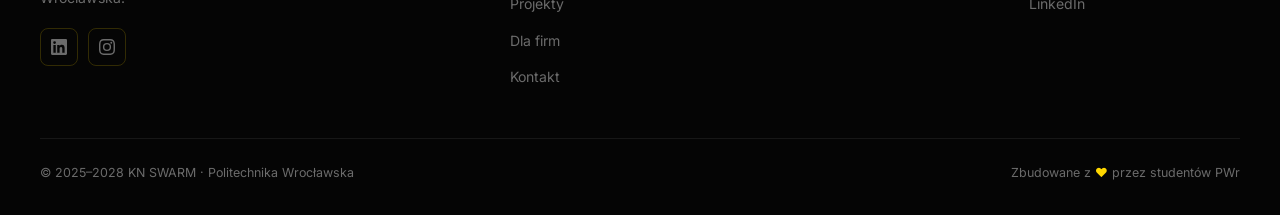
==== commit a6766f4c: "Update website content, styles, and add new assets - Updated HTML pages (index, kontakt, o-nas, proj" ====
--- a/dla-firm.html
+++ b/dla-firm.html
@@ -11,6 +11,7 @@
   <link rel="stylesheet" href="css/style.css">
 </head>
 <body>
+  <canvas id="bg-canvas"></canvas>
 
   <header>
     <div class="header-inner">
@@ -213,12 +214,13 @@
         </div>
       </div>
       <div class="footer-bottom">
-        <p>&copy; 2024&ndash;2025 KN SWARM &middot; Politechnika Wrocławska</p>
+        <p>&copy; 2025&ndash;2028 KN SWARM &middot; Politechnika Wrocławska</p>
         <p>Zbudowane z <em>&hearts;</em> przez studentów PWr</p>
       </div>
     </div>
   </footer>
 
   <script src="js/main.js"></script>
+  <script src="js/particles-bg.js"></script>
 </body>
 </html>
--- a/css/style.css
+++ b/css/style.css
@@ -185,6 +185,16 @@
 }
 #swarm-canvas { position: absolute; inset: 0; z-index: 0; }
 
+#bg-canvas {
+  position: fixed;
+  top: 0;
+  left: 0;
+  width: 100vw;
+  height: 100vh;
+  z-index: 1;
+  pointer-events: none;
+}
+
 .hero-content {
   position: relative; z-index: 1;
   text-align: center; padding: 48px 24px;
@@ -379,6 +389,7 @@
 }
 .status-active { background: rgba(255,215,0,0.15); color: var(--yellow); }
 .status-upcoming { background: rgba(255,255,255,0.07); color: var(--text-muted); }
+.status-done { background: rgba(0,200,100,0.12); color: #00c864; }
 .project-body h3 { font-family: 'Space Grotesk', sans-serif; font-size: 1.15rem; font-weight: 600; color: var(--white); margin-bottom: 8px; }
 .project-body p { font-size: 0.88rem; color: var(--text-muted); line-height: 1.6; }
 .project-footer {
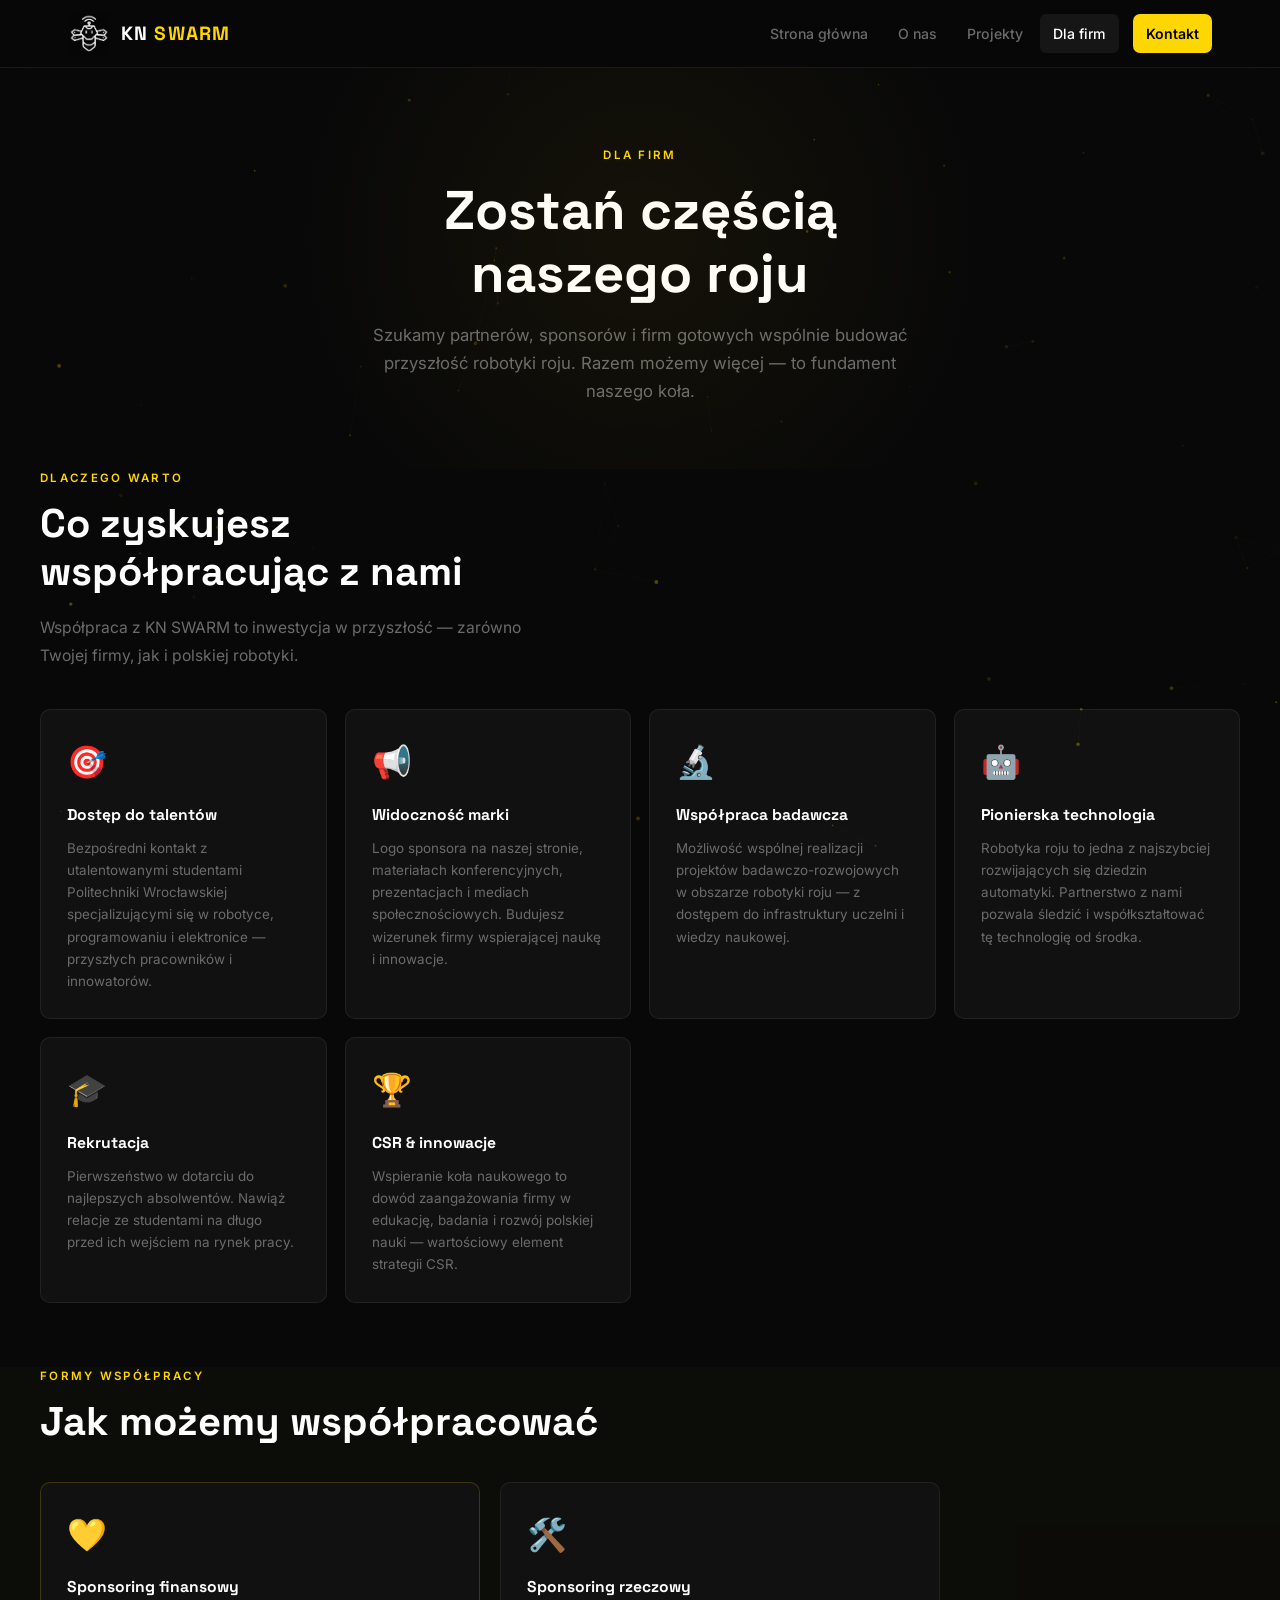
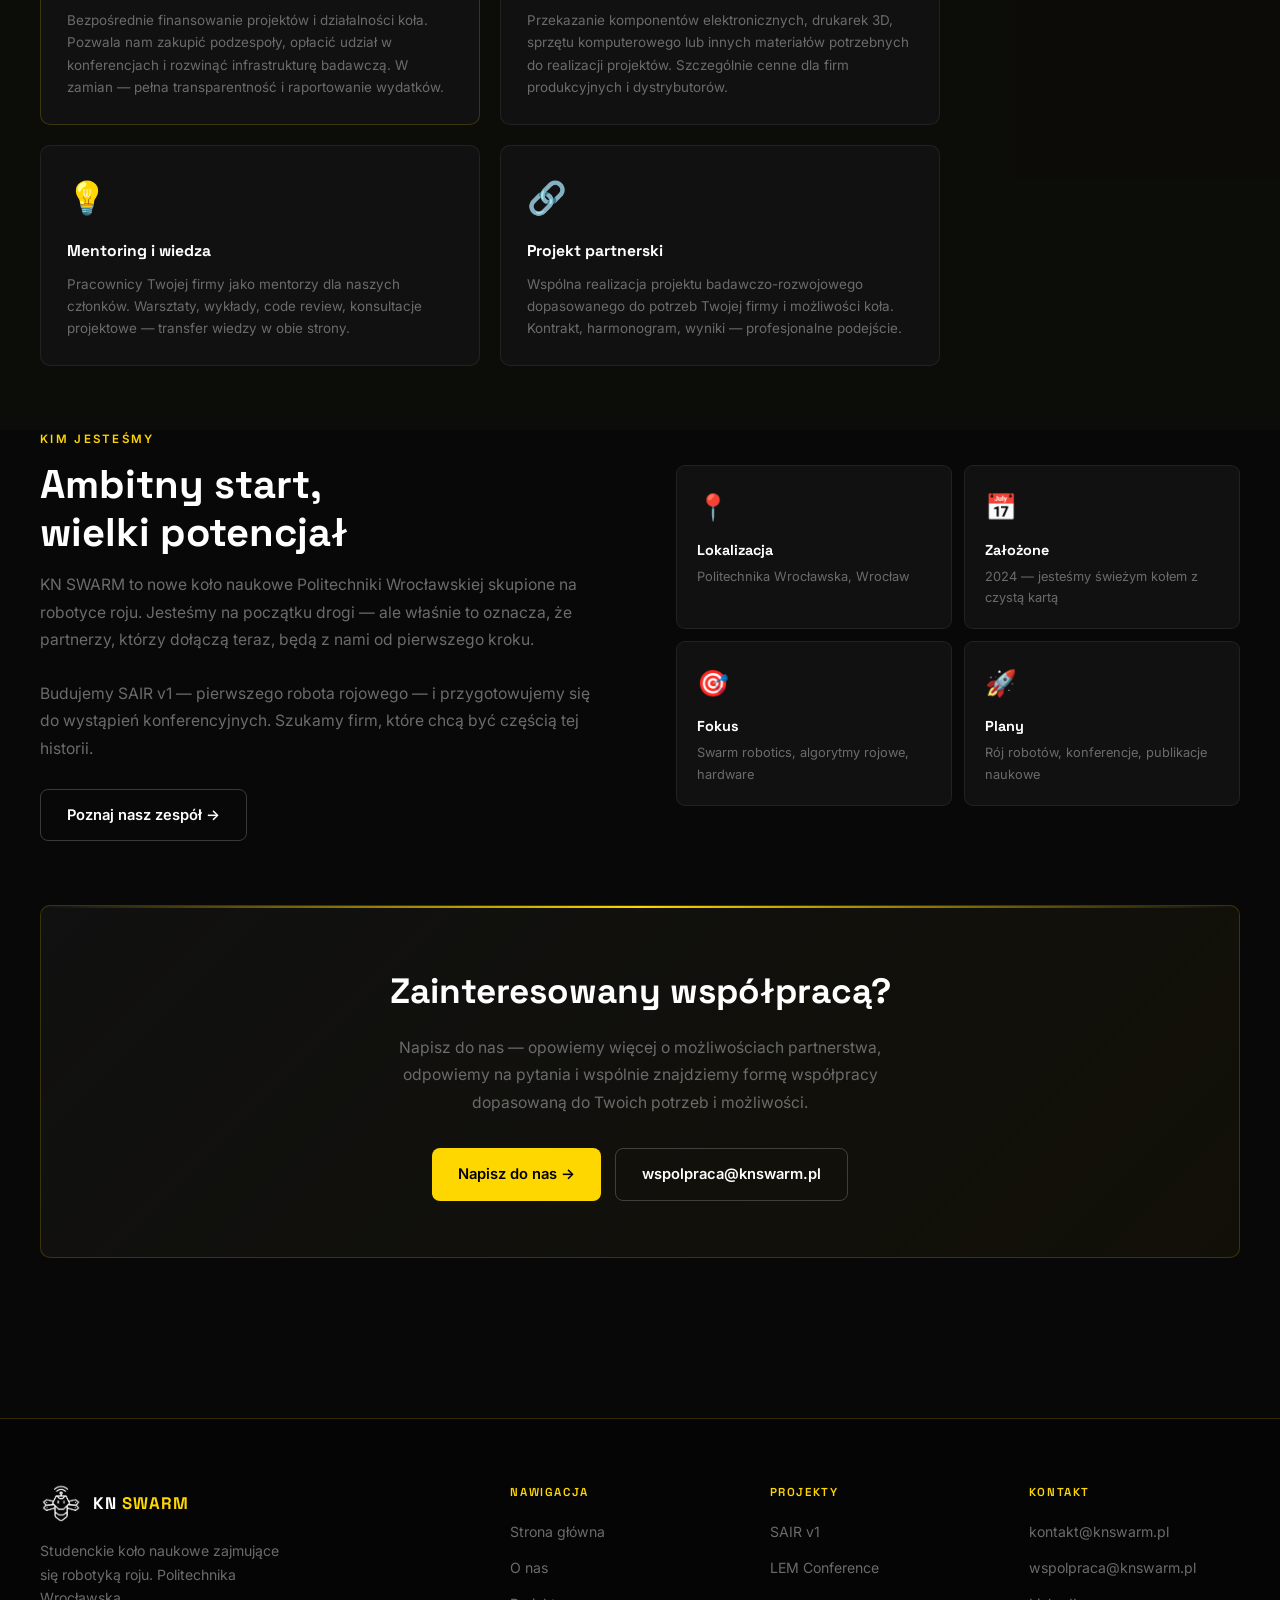
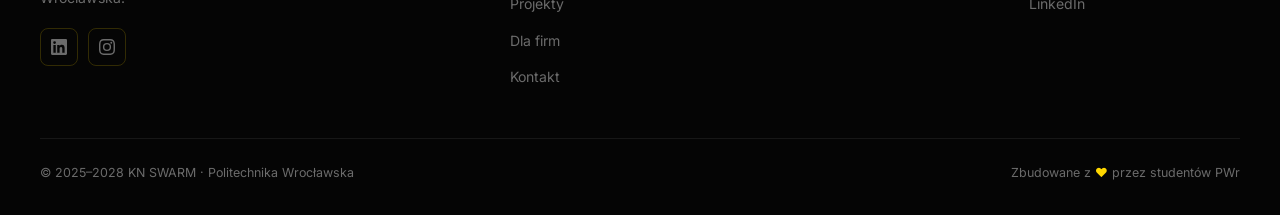
==== commit 0a681793: "Reorganize assets into zasoby/ folder structure Moved all images and videos from root into zasoby/ s" ====
--- a/dla-firm.html
+++ b/dla-firm.html
@@ -16,7 +16,7 @@
   <header>
     <div class="header-inner">
       <a href="index.html" class="logo-link">
-        <img src="skn_swarm_logo.jpg" style="mix-blend-mode:screen;" alt="KN SWARM">
+        <img src="zasoby/ogolne/skn_swarm_logo.jpg" style="mix-blend-mode:screen;" alt="KN SWARM">
         <span class="logo-name">KN <em>SWARM</em></span>
       </a>
       <nav>
@@ -174,7 +174,7 @@
       <div class="footer-grid">
         <div class="footer-brand">
           <a href="index.html" class="logo-link" style="margin-bottom:0">
-            <img src="skn_swarm_logo.jpg" style="mix-blend-mode:screen;" alt="KN SWARM" style="width:38px;height:38px;object-fit:contain;">
+            <img src="zasoby/ogolne/skn_swarm_logo.jpg" style="mix-blend-mode:screen;" alt="KN SWARM" style="width:38px;height:38px;object-fit:contain;">
             <span class="logo-name" style="font-size:1.05rem;">KN <em>SWARM</em></span>
           </a>
           <p>Studenckie koło naukowe zajmujące się robotyką roju. Politechnika Wrocławska.</p>
